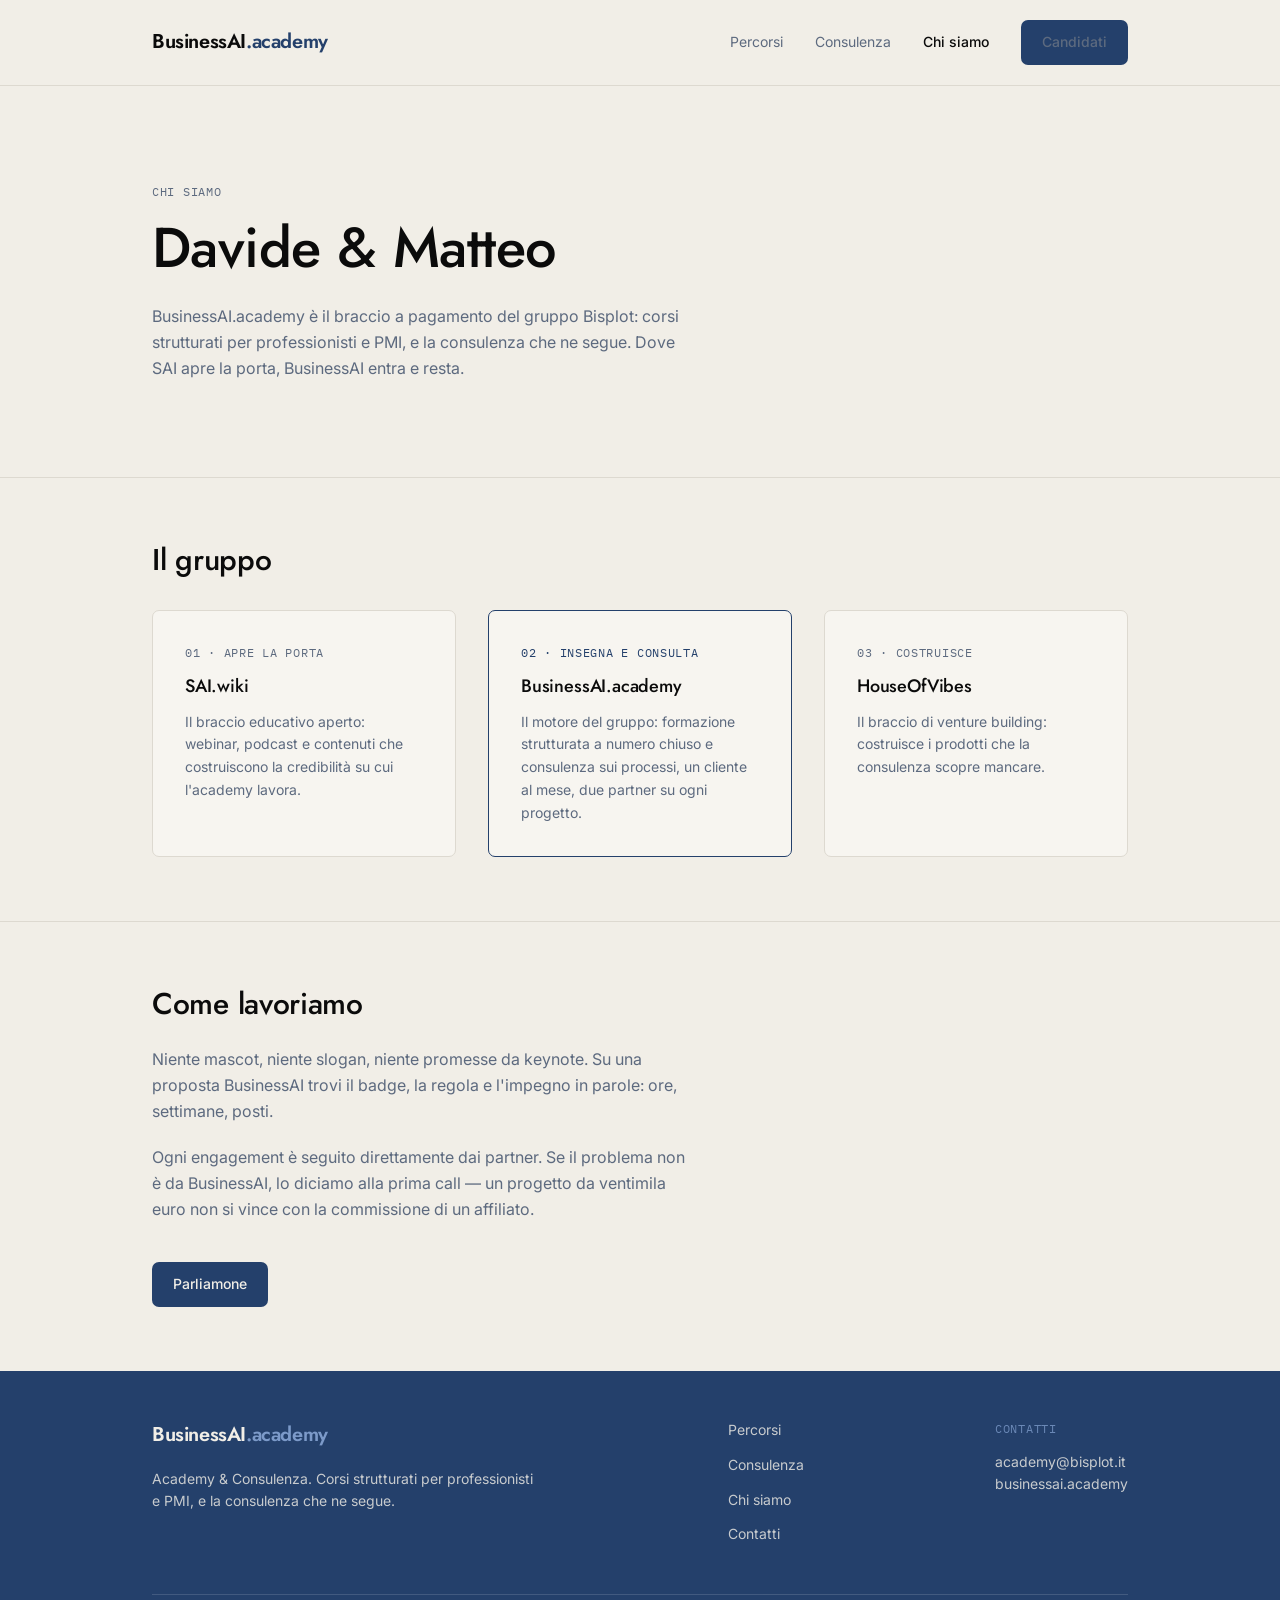
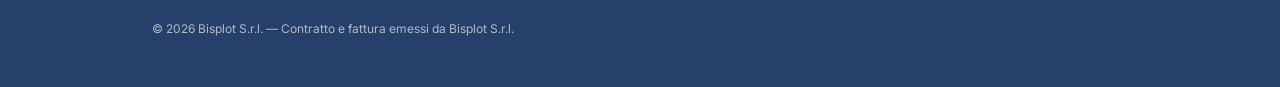
==== chi-siamo.html @ f189990c "Add BusinessAI.academy static site Five HTML pages plus assets/style.css and assets/main.js, served " ====
<!DOCTYPE html>
<html lang="it">
<head>
  <meta charset="utf-8">
  <meta name="viewport" content="width=device-width, initial-scale=1">
  <title>Chi siamo — BusinessAI.academy</title>
  <meta name="description" content="Davide & Matteo. BusinessAI.academy è il braccio formativo e consulenziale del gruppo Bisplot: SAI.wiki apre la porta, BusinessAI entra e resta.">
  <meta property="og:title" content="Chi siamo — BusinessAI.academy">
  <meta property="og:description" content="Davide & Matteo. BusinessAI.academy è il braccio formativo e consulenziale del gruppo Bisplot: SAI.wiki apre la porta, BusinessAI entra e resta.">
  <meta property="og:type" content="website">
  <meta property="og:locale" content="it_IT">
  <meta name="twitter:card" content="summary">
  <link rel="canonical" href="https://businessai.academy/chi-siamo.html">
  <link rel="preconnect" href="https://fonts.googleapis.com">
  <link rel="preconnect" href="https://fonts.gstatic.com" crossorigin>
  <link rel="stylesheet" href="https://fonts.googleapis.com/css2?family=Jost:wght@400;500;600&family=Inter:wght@400;500;600&family=IBM+Plex+Mono:wght@400;500&display=swap">
  <link rel="stylesheet" href="assets/style.css">
</head>
<body>
  <div class="page">
  <header class="site-header">
    <div class="site-header__bar">
      <a class="wordmark" href="index.html" aria-label="BusinessAI.academy — home">BusinessAI<span>.academy</span></a>
      <nav class="nav" data-nav aria-label="Navigazione principale">
        <a href="percorsi.html">Percorsi</a>
        <a href="consulenza.html">Consulenza</a>
        <a href="chi-siamo.html">Chi siamo</a>
        <a class="btn btn--primary" href="contatti.html">Candidati</a>
      </nav>
      <button class="nav-toggle" data-nav-toggle aria-expanded="false" aria-controls="nav-mobile">Menu</button>
    </div>
    <nav class="nav-mobile" id="nav-mobile" data-nav-panel data-nav hidden aria-label="Navigazione mobile">
      <ul>
        <li><a href="percorsi.html">Percorsi</a></li>
        <li><a href="consulenza.html">Consulenza</a></li>
        <li><a href="chi-siamo.html">Chi siamo</a></li>
        <li><a href="contatti.html">Contatti</a></li>
      </ul>
    </nav>
  </header>
  <main>
    <section class="bordered">
      <div class="wrap section--lg">
        <p class="eyebrow">Chi siamo</p>
        <h1 class="h1 mt-4">Davide &amp; Matteo</h1>
        <p class="mt-6 muted measure">BusinessAI.academy è il braccio a pagamento del gruppo Bisplot: corsi strutturati per professionisti e PMI, e la consulenza che ne segue. Dove SAI apre la porta, BusinessAI entra e resta.</p>
      </div>
    </section>

    <section class="bordered">
      <div class="wrap section">
        <h2 class="h2">Il gruppo</h2>
        <div class="grid grid--3 mt-8">
          <div class="card"><p class="eyebrow">01 · apre la porta</p><h3 class="h3 mt-3">SAI.wiki</h3><p class="mt-3 muted" style="font-size:.875rem">Il braccio educativo aperto: webinar, podcast e contenuti che costruiscono la credibilità su cui l'academy lavora.</p></div>
          <div class="card card--accent"><p class="eyebrow navy">02 · insegna e consulta</p><h3 class="h3 mt-3">BusinessAI.academy</h3><p class="mt-3 muted" style="font-size:.875rem">Il motore del gruppo: formazione strutturata a numero chiuso e consulenza sui processi, un cliente al mese, due partner su ogni progetto.</p></div>
          <div class="card"><p class="eyebrow">03 · costruisce</p><h3 class="h3 mt-3">HouseOfVibes</h3><p class="mt-3 muted" style="font-size:.875rem">Il braccio di venture building: costruisce i prodotti che la consulenza scopre mancare.</p></div>
        </div>
      </div>
    </section>

    <section>
      <div class="wrap section">
        <h2 class="h2">Come lavoriamo</h2>
        <div class="mt-6 measure muted stack-5">
          <p>Niente mascot, niente slogan, niente promesse da keynote. Su una proposta BusinessAI trovi il badge, la regola e l'impegno in parole: ore, settimane, posti.</p>
          <p>Ogni engagement è seguito direttamente dai partner. Se il problema non è da BusinessAI, lo diciamo alla prima call — un progetto da ventimila euro non si vince con la commissione di un affiliato.</p>
        </div>
        <div class="mt-10"><a class="btn btn--primary" href="contatti.html">Parliamone</a></div>
      </div>
    </section>
  </main>
  <footer class="site-footer">
    <div class="wrap" style="padding-top:3rem;padding-bottom:3rem">
      <div class="site-footer__top">
        <div style="max-width:24rem">
          <span class="wordmark">BusinessAI<span>.academy</span></span>
          <p class="mt-4" style="font-size:.875rem;opacity:.8">Academy &amp; Consulenza. Corsi strutturati per professionisti e PMI, e la consulenza che ne segue.</p>
        </div>
        <nav aria-label="Collegamenti di piede">
          <ul class="stack-3">
            <li><a href="percorsi.html">Percorsi</a></li>
            <li><a href="consulenza.html">Consulenza</a></li>
            <li><a href="chi-siamo.html">Chi siamo</a></li>
            <li><a href="contatti.html">Contatti</a></li>
          </ul>
        </nav>
        <div style="font-size:.875rem;opacity:.8">
          <p class="mono" style="color:var(--navy-light)">CONTATTI</p>
          <p class="mt-3">academy@bisplot.it</p>
          <p>businessai.academy</p>
        </div>
      </div>
      <div class="site-footer__bottom">
        <p>© <span data-year>2026</span> Bisplot S.r.l. — Contratto e fattura emessi da Bisplot S.r.l.</p>
      </div>
    </div>
  </footer>
  </div>
  <script src="assets/main.js" defer></script>
</body>
</html>
---- assets/style.css ----
/* BusinessAI.academy — design system
   Navy su carta, Jost + Inter + IBM Plex Mono, raggio 7px, niente gradienti. */

:root {
  --paper: #f1eee7;
  --card: #f7f5f0;
  --ink: #0b0b0b;
  --navy: #24406b;
  --navy-light: #7c9ac9;
  --muted: #5d6a7f;
  --border: #ddd9d0;
  --radius: 7px;
  --max: 1024px;
}

@media (prefers-color-scheme: dark) {
  :root {
    --paper: #101418;
    --card: #161b21;
    --ink: #eceae4;
    --navy: #7c9ac9;
    --navy-light: #24406b;
    --muted: #9aa6b6;
    --border: #262d36;
  }
}

*, *::before, *::after { box-sizing: border-box; }

html { -webkit-text-size-adjust: 100%; }

body {
  margin: 0;
  background: var(--paper);
  color: var(--ink);
  font-family: "Inter", ui-sans-serif, system-ui, sans-serif;
  font-size: 16px;
  line-height: 1.625;
  -webkit-font-smoothing: antialiased;
}

h1, h2, h3, h4 { font-family: "Jost", "Inter", sans-serif; font-weight: 500; letter-spacing: -0.01em; margin: 0; }
p { margin: 0; }
ul, ol, dl, dd { margin: 0; padding: 0; }
li { list-style: none; }
img { max-width: 100%; display: block; }
a { color: inherit; }

.mono { font-family: "IBM Plex Mono", ui-monospace, monospace; font-size: 0.75rem; letter-spacing: 0.06em; }
.eyebrow { font-family: "IBM Plex Mono", ui-monospace, monospace; font-size: 0.75rem; letter-spacing: 0.06em; color: var(--muted); text-transform: uppercase; }
.muted { color: var(--muted); }
.navy { color: var(--navy); }
.sr-only { position: absolute; width: 1px; height: 1px; overflow: hidden; clip: rect(0 0 0 0); white-space: nowrap; }

.wrap { max-width: var(--max); margin: 0 auto; padding: 0 1.5rem; }
.section { padding-block: 4rem; }
.section--lg { padding-block: 6rem; }
.bordered { border-bottom: 1px solid var(--border); }

.page { display: flex; min-height: 100vh; flex-direction: column; }
main { flex: 1; }

/* Header */
.site-header { border-bottom: 1px solid var(--border); }
.site-header__bar { display: flex; align-items: center; justify-content: space-between; padding: 1.25rem 1.5rem; max-width: var(--max); margin: 0 auto; }
.wordmark { font-family: "Jost", sans-serif; font-size: 1.25rem; font-weight: 600; letter-spacing: -0.02em; text-decoration: none; }
.wordmark span { color: var(--navy); }
.nav { display: none; align-items: center; gap: 2rem; }
.nav a { font-size: 0.875rem; color: var(--muted); text-decoration: none; transition: color 0.15s ease; }
.nav a:hover { color: var(--ink); }
.nav a.is-active { color: var(--ink); font-weight: 500; }
.nav-toggle { display: inline-flex; background: none; border: 0; font: inherit; font-size: 0.875rem; font-weight: 500; color: var(--ink); cursor: pointer; padding: 0; }
.nav-mobile { border-top: 1px solid var(--border); padding: 1rem 1.5rem; }
.nav-mobile[hidden] { display: none; }
.nav-mobile ul { display: flex; flex-direction: column; gap: 1rem; }
.nav-mobile a { text-decoration: none; font-size: 1rem; }

@media (min-width: 768px) {
  .nav { display: flex; }
  .nav-toggle, .nav-mobile { display: none !important; }
}

/* Buttons */
.btn {
  display: inline-block;
  border-radius: var(--radius);
  padding: 0.625rem 1.25rem;
  font-size: 0.875rem;
  font-weight: 500;
  text-decoration: none;
  border: 1px solid transparent;
  cursor: pointer;
  transition: background-color 0.15s ease, opacity 0.15s ease;
}
.btn--primary { background: var(--navy); color: var(--paper); }
.btn--primary:hover { opacity: 0.9; }
.btn--ghost { border-color: var(--border); color: var(--ink); background: transparent; }
.btn--ghost:hover { background: rgba(0, 0, 0, 0.04); }
.btn--lg { padding: 0.75rem 1.5rem; }
.btn-row { display: flex; flex-wrap: wrap; gap: 0.75rem; }

/* Hero + type scale */
.h1 { font-size: 2.25rem; line-height: 1.1; }
.h2 { font-size: 1.5rem; line-height: 1.2; }
.h3 { font-size: 1.125rem; line-height: 1.35; }
.lead { font-size: 1.125rem; color: var(--muted); }
.measure { max-width: 34rem; }
.measure-lg { max-width: 42rem; }
.mt-2 { margin-top: 0.5rem; } .mt-3 { margin-top: 0.75rem; } .mt-4 { margin-top: 1rem; }
.mt-6 { margin-top: 1.5rem; } .mt-8 { margin-top: 2rem; } .mt-10 { margin-top: 2.5rem; } .mt-12 { margin-top: 3rem; }

@media (min-width: 768px) {
  .h1 { font-size: 3.5rem; }
  .h2 { font-size: 1.875rem; }
}

/* Grids */
.grid { display: grid; gap: 2rem; }
@media (min-width: 768px) {
  .grid--3 { grid-template-columns: repeat(3, 1fr); }
  .grid--2 { grid-template-columns: repeat(2, 1fr); gap: 3rem; }
}
@media (min-width: 1024px) {
  .grid--cards { grid-template-columns: repeat(2, 1fr); }
}

.step { border-top: 1px solid var(--border); padding-top: 1.5rem; }
.step__row { display: flex; align-items: baseline; justify-content: space-between; }

/* Card / course */
.card { border: 1px solid var(--border); background: var(--card); border-radius: var(--radius); padding: 2rem; }
.card--accent { border-color: var(--navy); }
@media (min-width: 768px) { .card--wide { padding: 3rem; } }

.course__meta { display: flex; flex-wrap: wrap; gap: 1.5rem; border-top: 1px solid var(--border); border-bottom: 1px solid var(--border); padding: 1rem 0; margin-top: 1.5rem; }
.course__modules { margin-top: 1.5rem; display: flex; flex-direction: column; gap: 0.75rem; }
.course__module { display: flex; align-items: baseline; gap: 1rem; font-size: 0.875rem; }
.course__module span:nth-child(2) { flex: 1; }

.list-rule li { display: flex; gap: 1rem; border-bottom: 1px solid var(--border); padding-bottom: 1rem; margin-top: 1rem; font-size: 0.875rem; }

.spec { display: flex; flex-direction: column; gap: 1rem; font-size: 0.875rem; margin-top: 1.5rem; }
.spec > div { display: flex; justify-content: space-between; gap: 1rem; border-bottom: 1px solid var(--border); padding-bottom: 1rem; }
.spec > div:last-child { border-bottom: 0; padding-bottom: 0; }

.specgrid { display: grid; gap: 1.5rem; border-top: 1px solid var(--border); padding-top: 2rem; margin-top: 2rem; }
@media (min-width: 640px) { .specgrid { grid-template-columns: repeat(3, 1fr); } }

/* Form */
.field { margin-bottom: 1.25rem; }
.field label { display: block; font-size: 0.875rem; font-weight: 500; margin-bottom: 0.375rem; }
.field input, .field select, .field textarea {
  width: 100%;
  border: 1px solid var(--border);
  background: var(--paper);
  color: var(--ink);
  border-radius: var(--radius);
  padding: 0.5rem 0.75rem;
  font: inherit;
  font-size: 0.875rem;
}
.field input:focus, .field select:focus, .field textarea:focus { outline: 2px solid var(--navy); outline-offset: 1px; }
.field--row { display: grid; gap: 1.25rem; }
@media (min-width: 640px) { .field--row { grid-template-columns: 1fr 1fr; } }
.error { color: #b3261e; font-size: 0.8125rem; margin-top: 0.25rem; }
.field input:disabled { opacity: 0.6; }

/* Footer */
.site-footer { background: var(--navy); color: var(--paper); }
@media (prefers-color-scheme: dark) { .site-footer { color: #0b0b0b; } }
.site-footer a { color: inherit; text-decoration: none; opacity: 0.8; }
.site-footer a:hover { opacity: 1; }
.site-footer__top { display: flex; flex-direction: column; gap: 2.5rem; }
.site-footer .wordmark span { color: var(--navy-light); }
.site-footer__bottom { margin-top: 3rem; border-top: 1px solid rgba(255, 255, 255, 0.2); padding-top: 1.5rem; font-size: 0.75rem; opacity: 0.7; }
@media (min-width: 768px) {
  .site-footer__top { flex-direction: row; justify-content: space-between; align-items: flex-start; }
}
.stack-3 { display: flex; flex-direction: column; gap: 0.75rem; font-size: 0.875rem; }
.stack-5 > * + * { margin-top: 1.25rem; }

.center { text-align: center; }
.center .measure { margin-left: auto; margin-right: auto; }

/* Small screens: keep mono labels inside the gutter */
@media (max-width: 480px) {
  .eyebrow, .mono { font-size: 0.6875rem; letter-spacing: 0.04em; overflow-wrap: anywhere; }
  .course__meta { gap: 0.75rem 1rem; }
}
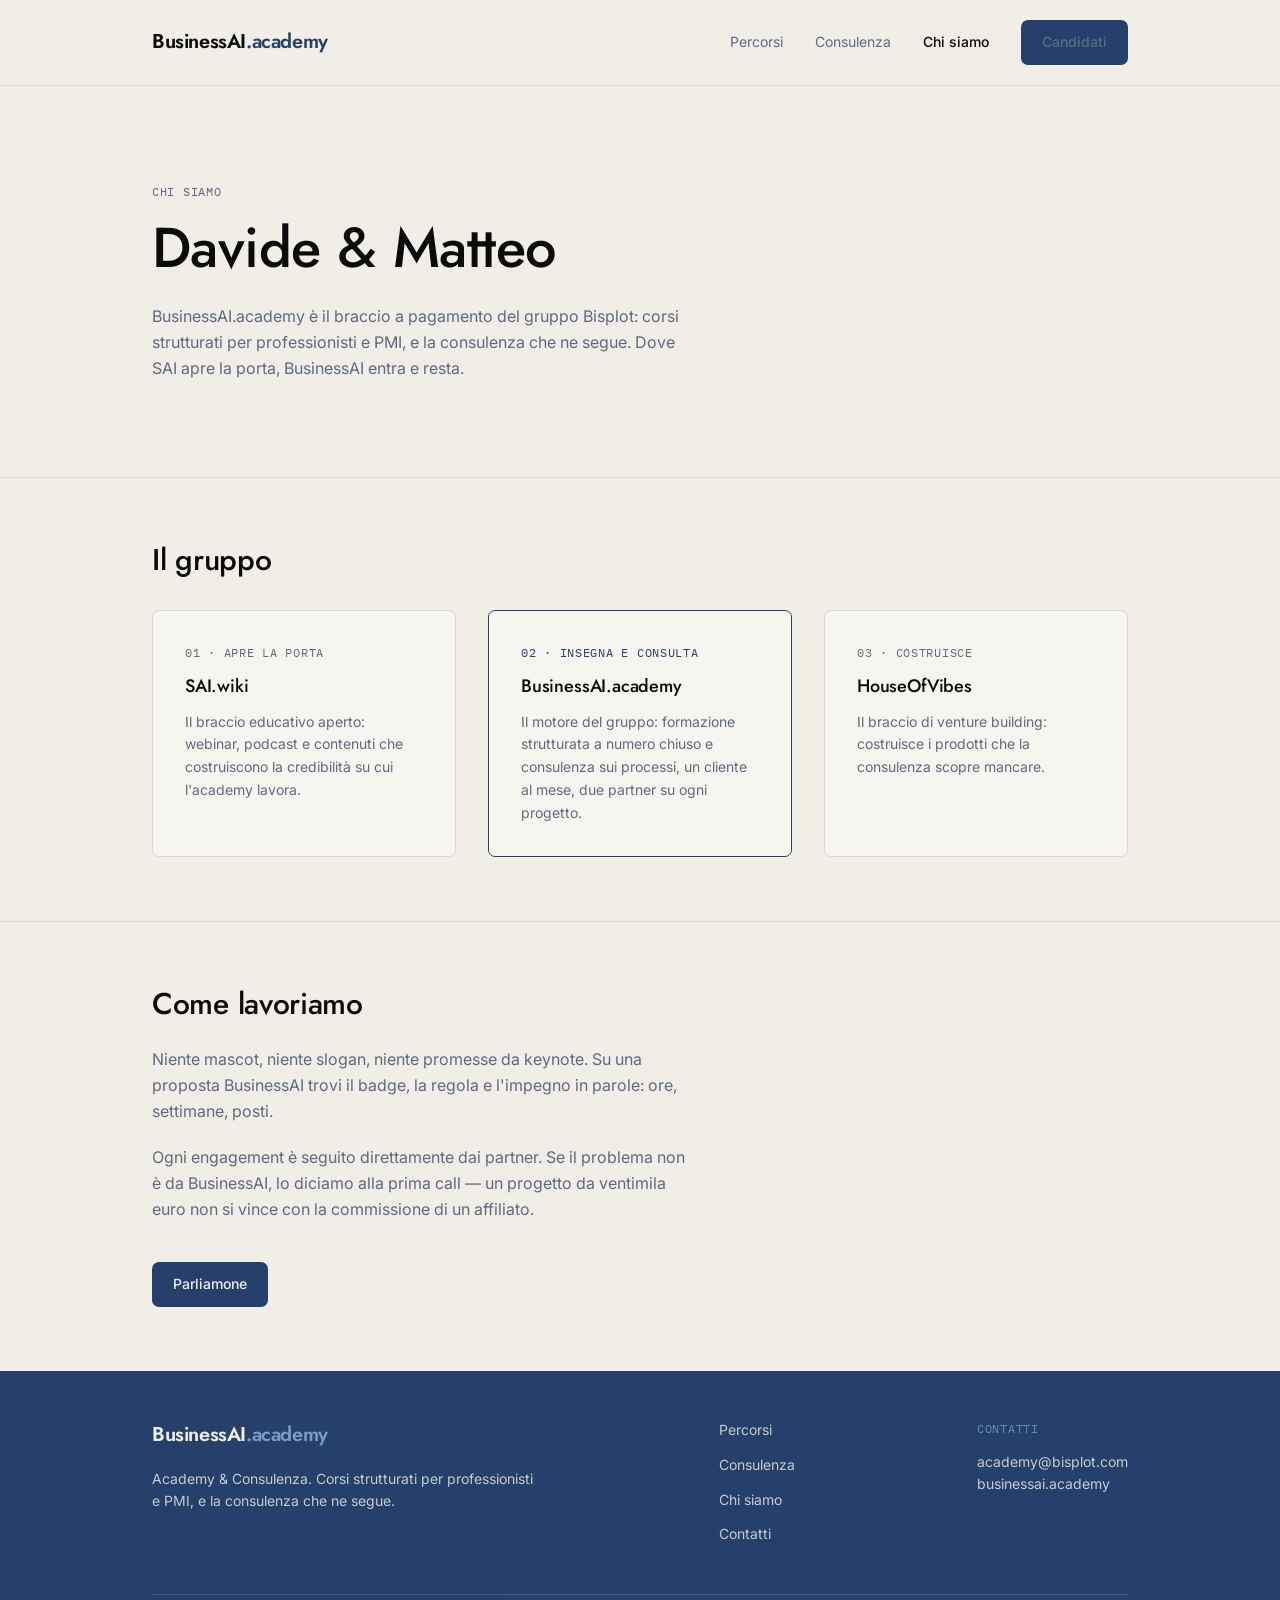
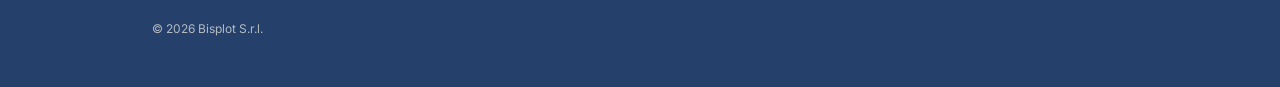
==== commit a3683525: "Update contact email, drop invoicing notes, add registered office - academy@bisplot.it -> academy@bi" ====
--- a/chi-siamo.html
+++ b/chi-siamo.html
@@ -86,12 +86,12 @@
         </nav>
         <div style="font-size:.875rem;opacity:.8">
           <p class="mono" style="color:var(--navy-light)">CONTATTI</p>
-          <p class="mt-3">academy@bisplot.it</p>
+          <p class="mt-3">academy@bisplot.com</p>
           <p>businessai.academy</p>
         </div>
       </div>
       <div class="site-footer__bottom">
-        <p>© <span data-year>2026</span> Bisplot S.r.l. — Contratto e fattura emessi da Bisplot S.r.l.</p>
+        <p>© <span data-year>2026</span> Bisplot S.r.l.</p>
       </div>
     </div>
   </footer>
